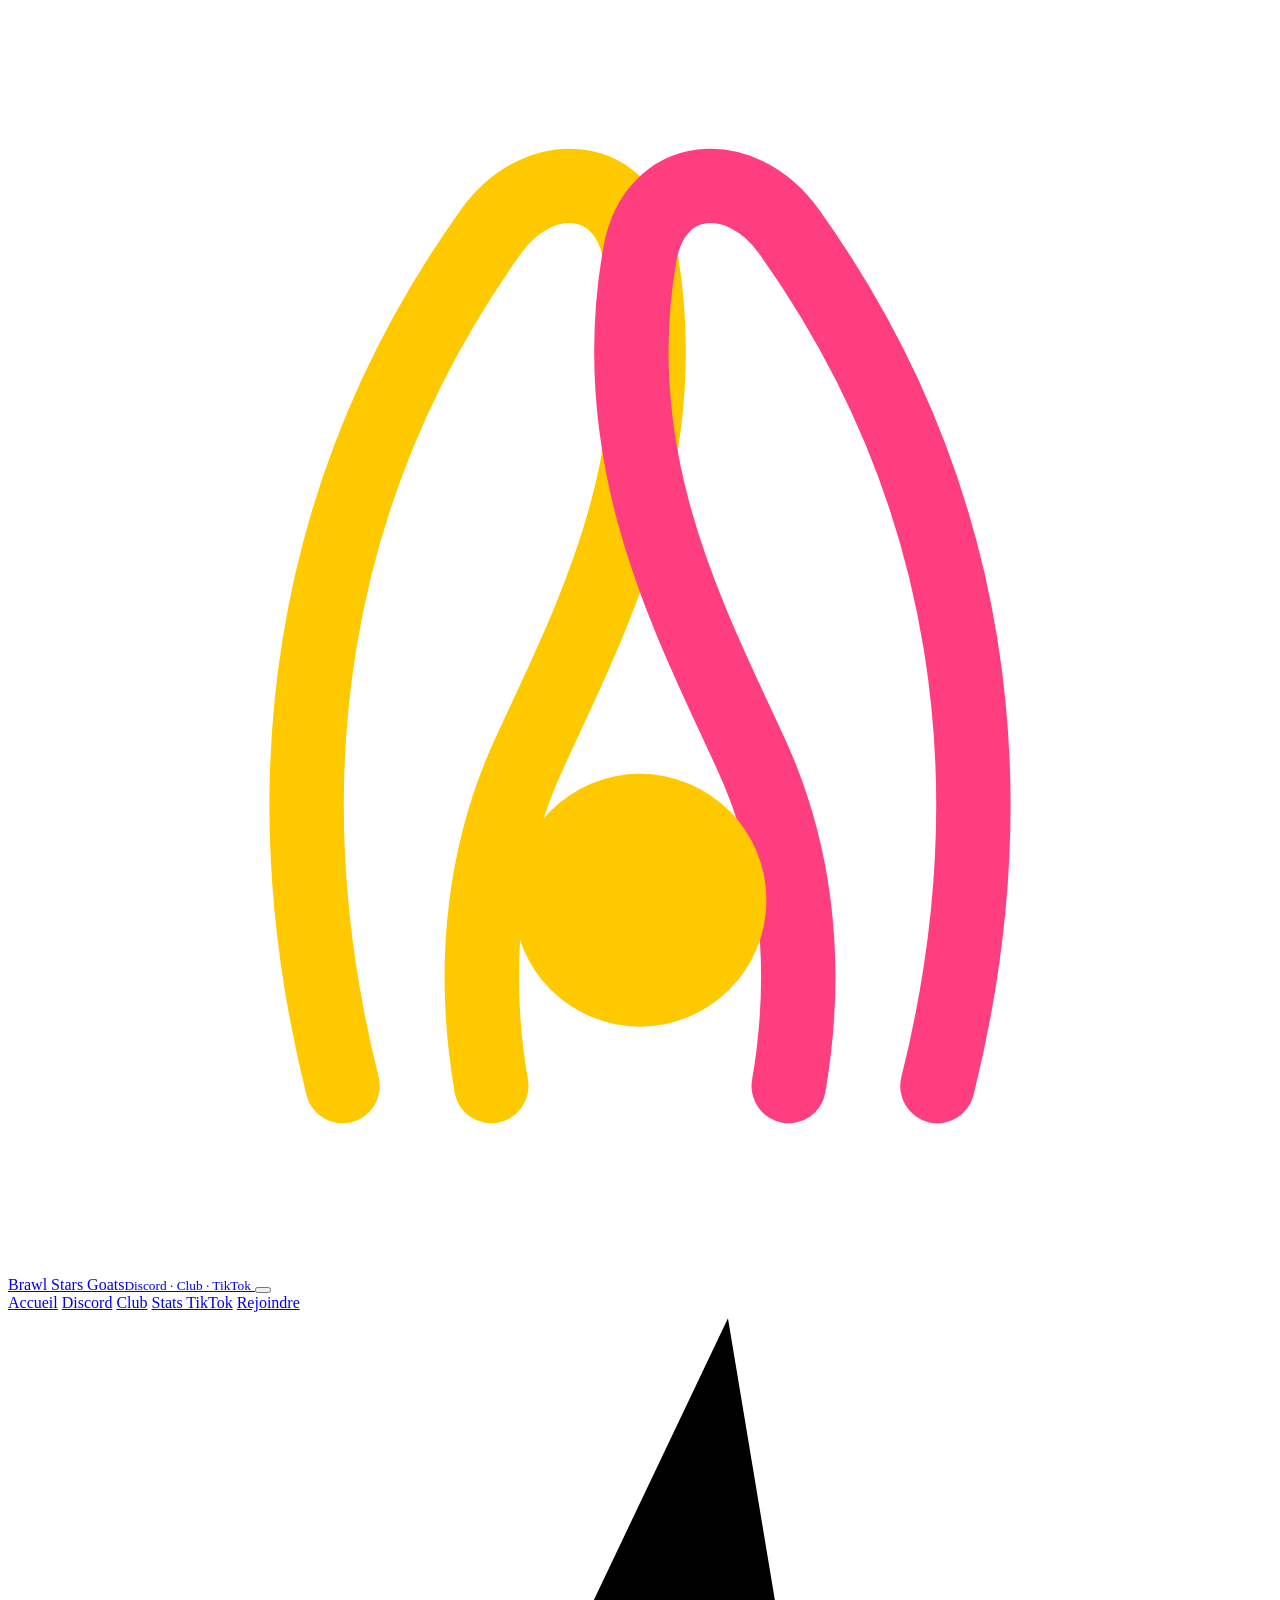
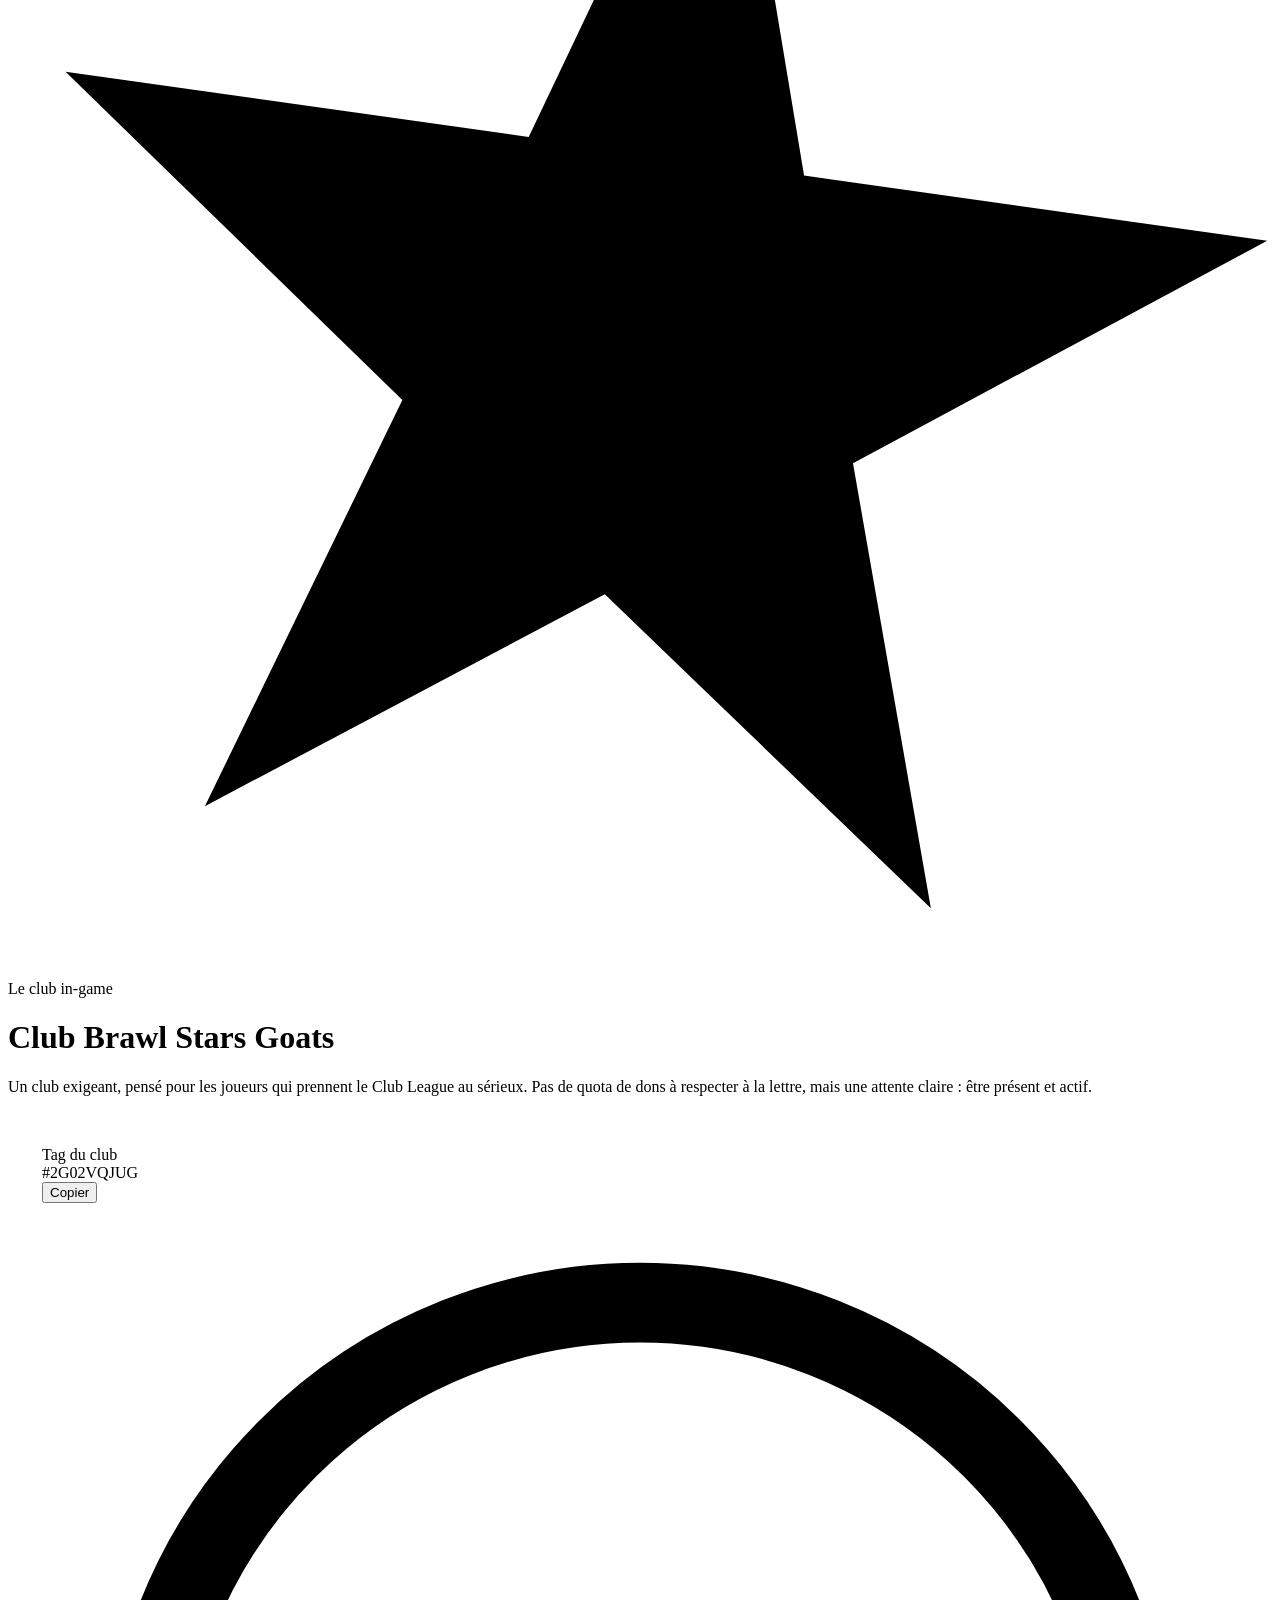
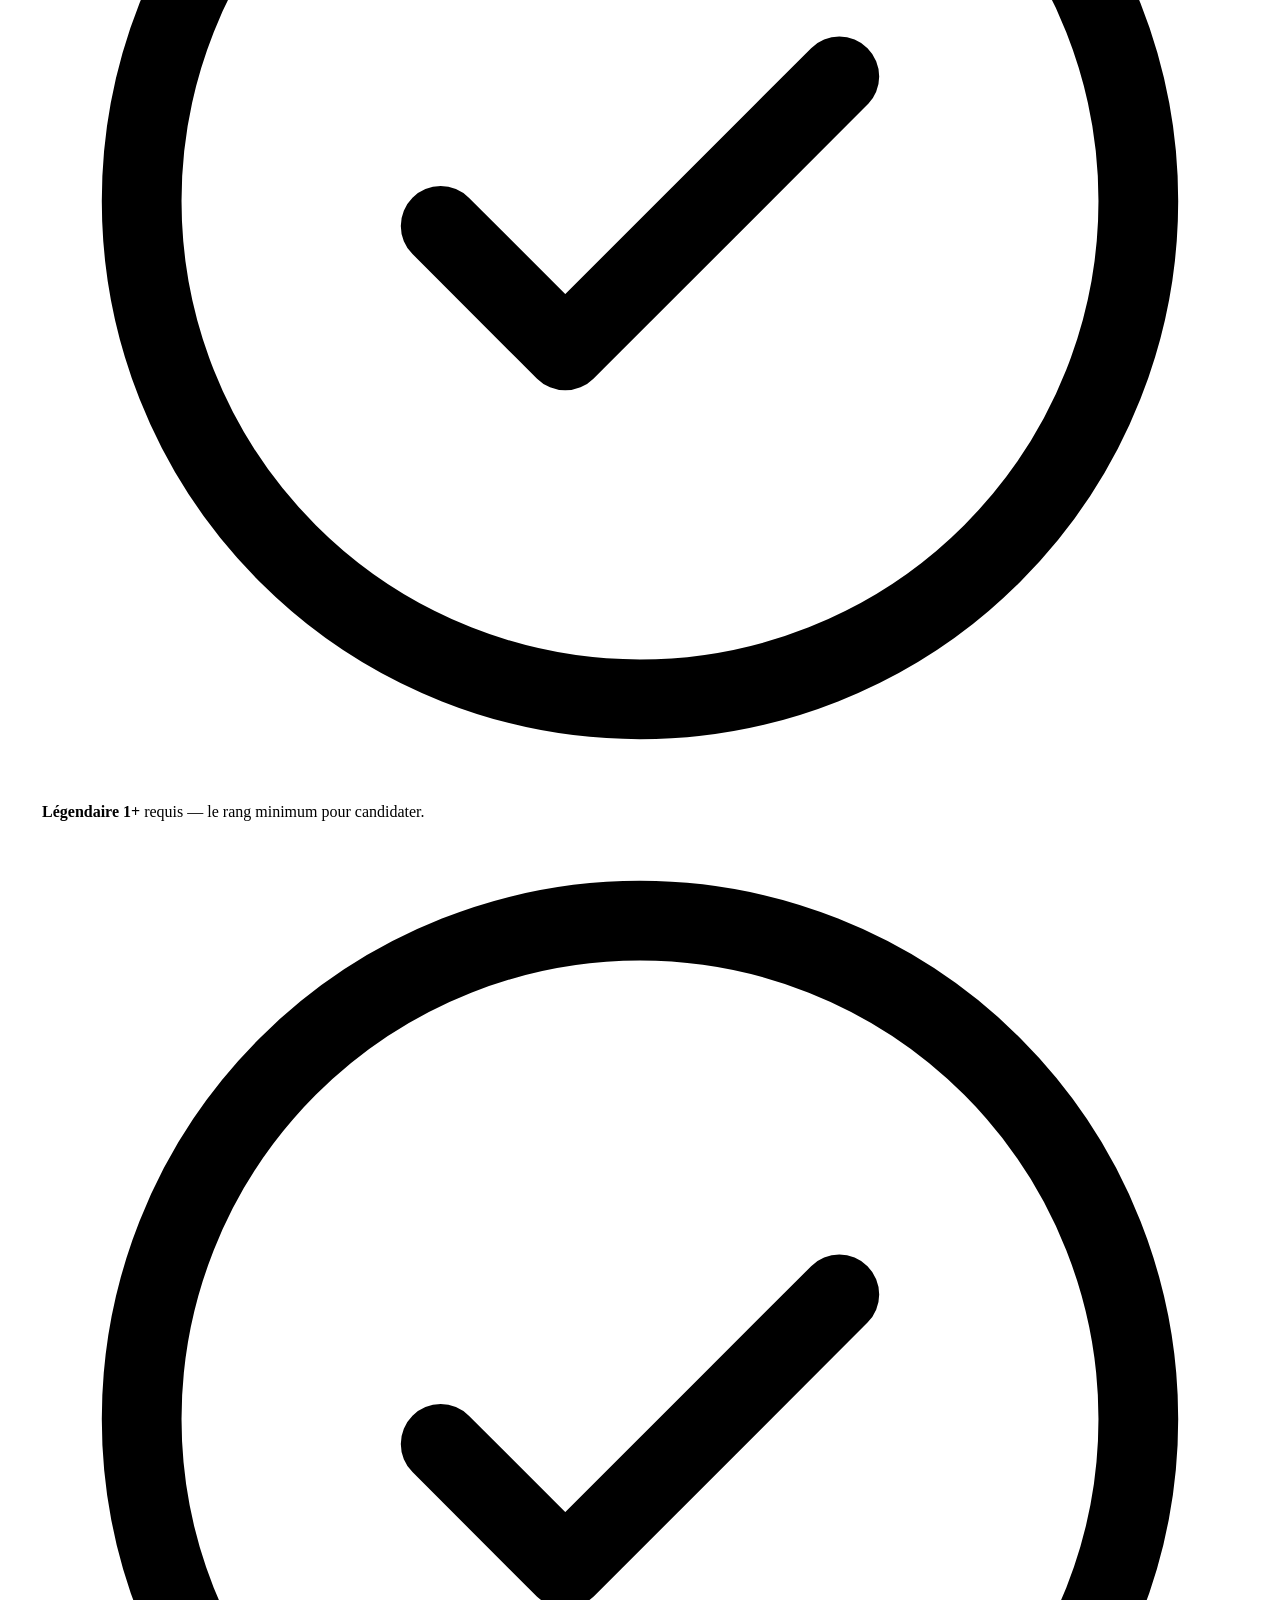
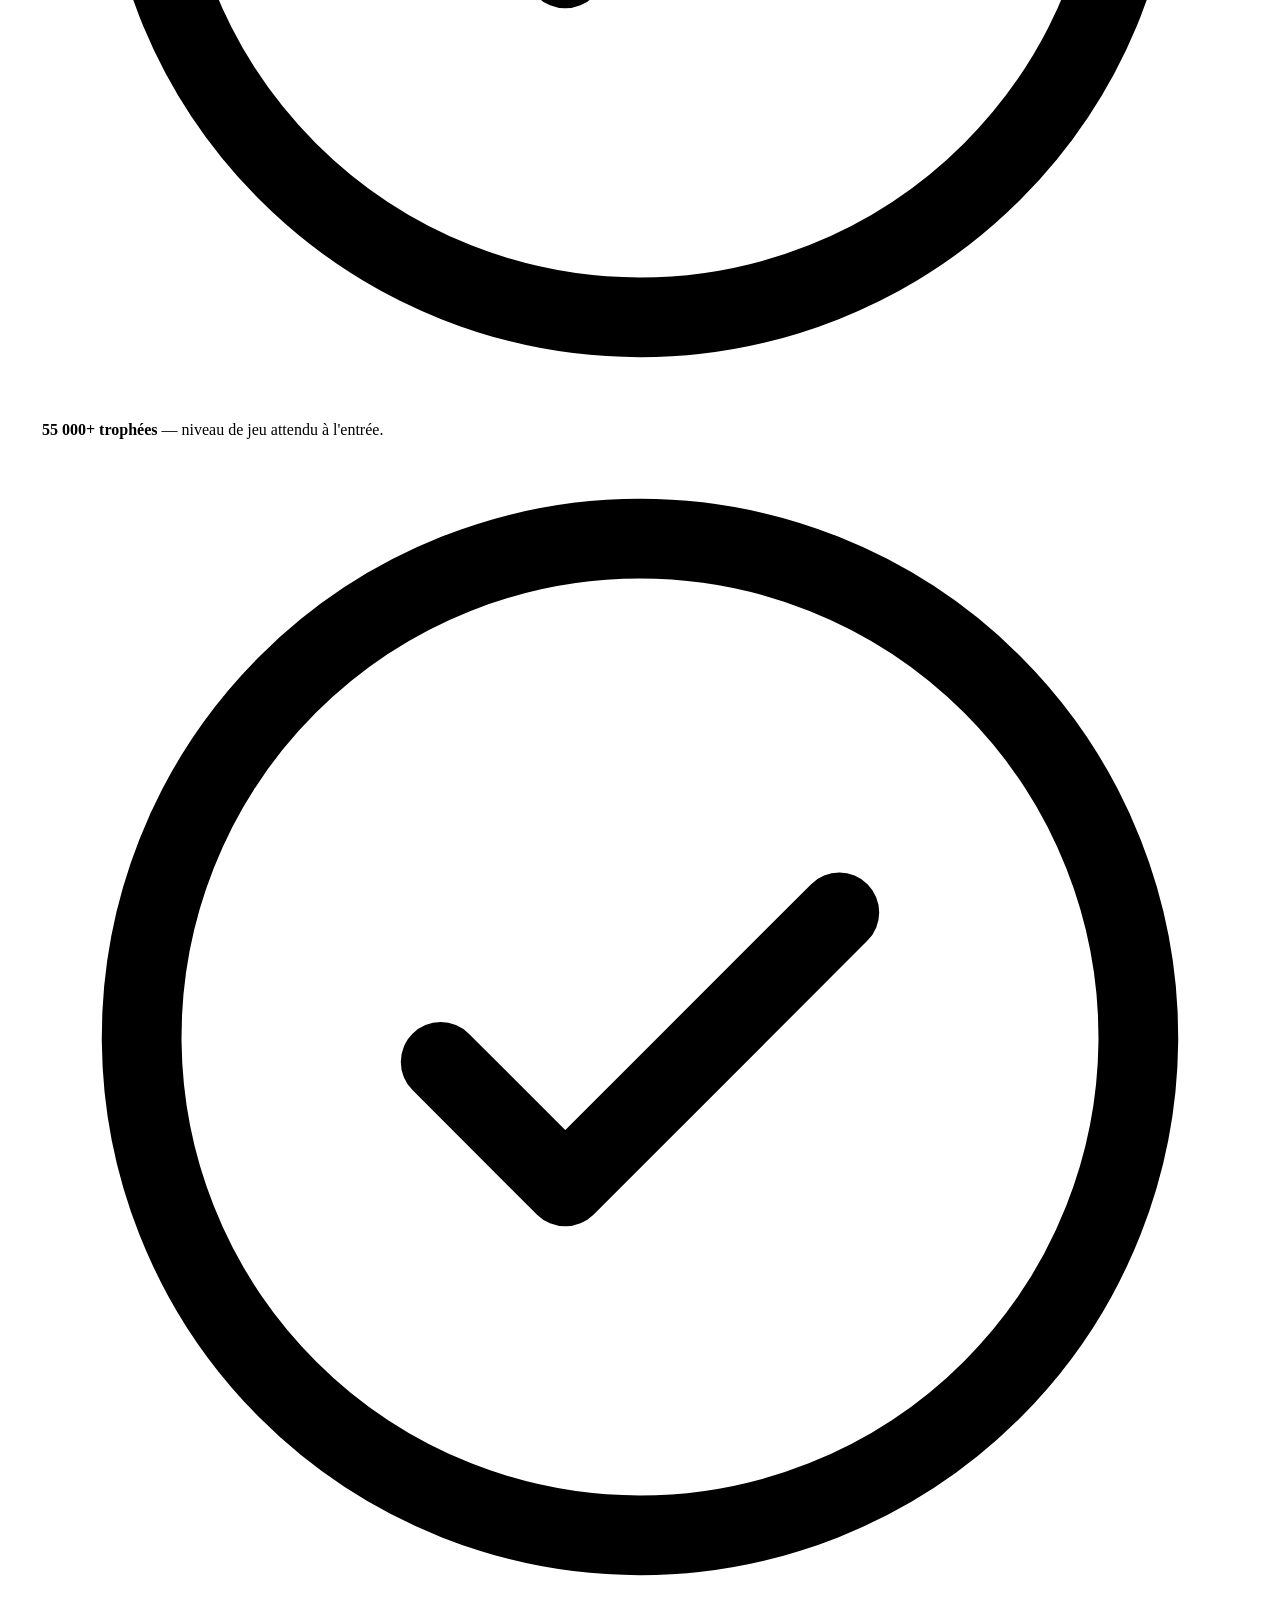
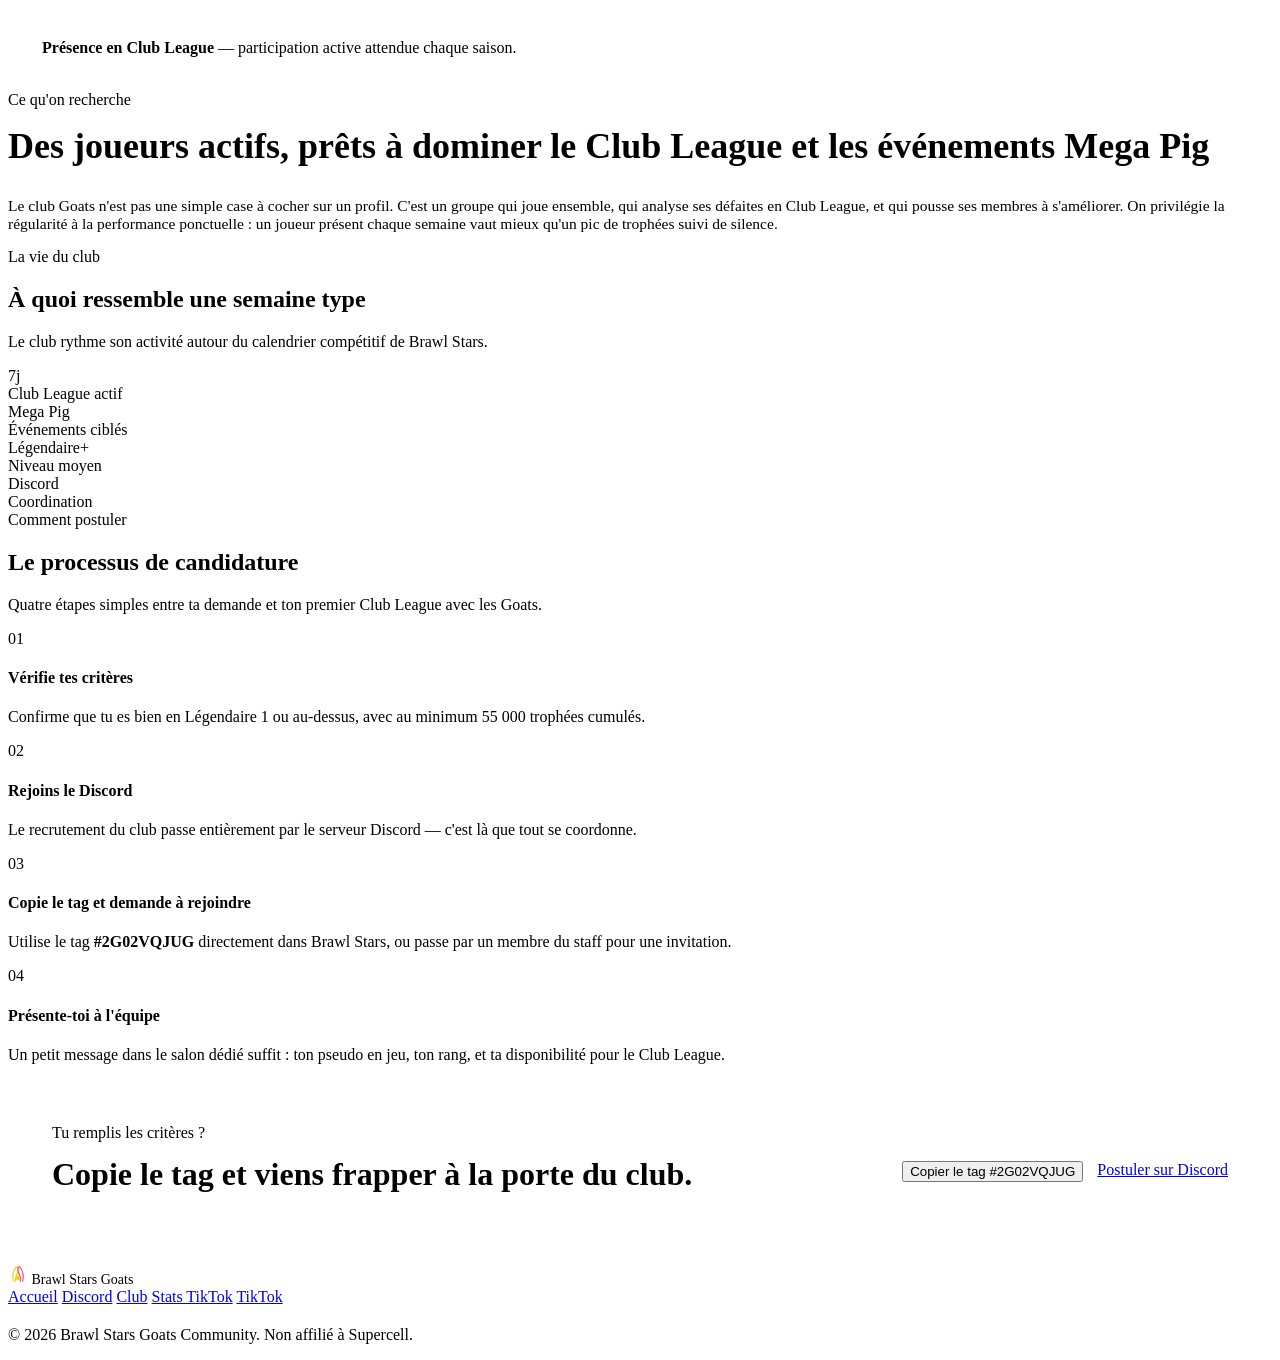
==== club.html @ 769c57cc "Create club.html" ====
<!doctype html>
<html lang="fr">
<head>
<meta charset="UTF-8">
<meta name="viewport" content="width=device-width, initial-scale=1">
<title>Club Brawl Stars Goats — #2G02VQJUG</title>
<meta name="description" content="Rejoins le club Brawl Stars Goats (#2G02VQJUG) : Légendaire 1+ et 55K trophées requis. Club League sérieux, événements Mega Pig, recrutement actif.">
<link rel="stylesheet" href="style.css">
</head>
<body>

<nav class="site-nav">
  <div class="wrap">
    <a href="index.html" class="brand">
      <svg class="horn-mark" viewBox="0 0 34 34" fill="none" xmlns="http://www.w3.org/2000/svg"><path d="M9 29C7 21 8 13 13 6c1.3-1.8 3.6-1.6 4 .6 1 5.6-1.4 10-3 13.5-1.1 2.4-1.6 5.4-1 8.9" stroke="#FFC900" stroke-width="2" stroke-linecap="round"/><path d="M25 29c2-8 1-16-4-23-1.3-1.8-3.6-1.6-4 .6-1 5.6 1.4 10 3 13.5 1.1 2.4 1.6 5.4 1 8.9" stroke="#FF3E7F" stroke-width="2" stroke-linecap="round"/><circle cx="17" cy="24" r="3.4" fill="#FFC900"/></svg>
      <span>Brawl Stars Goats<small>Discord · Club · TikTok</small></span>
    </a>
    <button class="nav-toggle" aria-label="Ouvrir le menu" aria-expanded="false"><span></span><span></span><span></span></button>
    <div class="nav-links">
      <a href="index.html" data-page="index.html">Accueil</a>
      <a href="discord.html" data-page="discord.html">Discord</a>
      <a href="club.html" data-page="club.html">Club</a>
      <a href="tiktok.html" data-page="tiktok.html">Stats TikTok</a>
      <a href="https://discord.gg/6JJS92zz7M" class="nav-cta">Rejoindre</a>
    </div>
  </div>
</nav>

<header class="page-hero">
<svg class="burst" viewBox="0 0 100 100" aria-hidden="true" style="top:-30px; right:-30px; transform:rotate(8deg);"><polygon points="50,0 61,35 98,35 68,57 79,91 50,70 21,91 32,57 2,35 39,35" fill="var(--yellow)" stroke="var(--ink)" stroke-width="3" stroke-linejoin="round"/></svg>
  <div class="wrap">
    <span class="eyebrow">Le club in-game</span>
    <h1>Club Brawl Stars Goats</h1>
    <p>Un club exigeant, pensé pour les joueurs qui prennent le Club League au sérieux. Pas de quota de dons à respecter à la lettre, mais une attente claire : être présent et actif.</p>
  </div>
</header>

<section>
  <div class="wrap">
    <div class="split reveal">
      <div>
        <div class="cut-card" style="padding:34px;">
          <div class="tag-box">
            <div>
              <div class="tag-label">Tag du club</div>
              <div class="tag-code">#2G02VQJUG</div>
            </div>
            <button class="copy-btn" data-copy="#2G02VQJUG">Copier</button>
          </div>
          <div class="horn-divider"><div class="line"></div></div>
          <div class="req-list">
            <div class="req-item">
              <svg class="check" viewBox="0 0 24 24" fill="none"><circle cx="12" cy="12" r="10" stroke="currentColor" stroke-width="1.6"/><path d="M8 12.5l2.5 2.5L16 9.5" stroke="currentColor" stroke-width="1.6" stroke-linecap="round" stroke-linejoin="round"/></svg>
              <span><b>Légendaire 1+</b> requis — le rang minimum pour candidater.</span>
            </div>
            <div class="req-item">
              <svg class="check" viewBox="0 0 24 24" fill="none"><circle cx="12" cy="12" r="10" stroke="currentColor" stroke-width="1.6"/><path d="M8 12.5l2.5 2.5L16 9.5" stroke="currentColor" stroke-width="1.6" stroke-linecap="round" stroke-linejoin="round"/></svg>
              <span><b>55 000+ trophées</b> — niveau de jeu attendu à l'entrée.</span>
            </div>
            <div class="req-item">
              <svg class="check" viewBox="0 0 24 24" fill="none"><circle cx="12" cy="12" r="10" stroke="currentColor" stroke-width="1.6"/><path d="M8 12.5l2.5 2.5L16 9.5" stroke="currentColor" stroke-width="1.6" stroke-linecap="round" stroke-linejoin="round"/></svg>
              <span><b>Présence en Club League</b> — participation active attendue chaque saison.</span>
            </div>
          </div>
        </div>
      </div>
      <div>
        <span class="eyebrow">Ce qu'on recherche</span>
        <h2 style="font-size:clamp(26px,3.4vw,36px); margin-top:16px;">Des joueurs actifs, prêts à dominer le Club League et les événements Mega Pig</h2>
        <p style="color:var(--ink-dim); margin-top:16px; font-size:15.5px;">Le club Goats n'est pas une simple case à cocher sur un profil. C'est un groupe qui joue ensemble, qui analyse ses défaites en Club League, et qui pousse ses membres à s'améliorer. On privilégie la régularité à la performance ponctuelle : un joueur présent chaque semaine vaut mieux qu'un pic de trophées suivi de silence.</p>
      </div>
    </div>
  </div>
</section>

<section>
  <div class="wrap">
    <div class="section-head reveal">
      <span class="eyebrow">La vie du club</span>
      <h2>À quoi ressemble une semaine type</h2>
      <p>Le club rythme son activité autour du calendrier compétitif de Brawl Stars.</p>
    </div>
    <div class="stat-strip reveal">
      <div class="stat-cell"><div class="num">7j</div><div class="lbl">Club League actif</div></div>
      <div class="stat-cell"><div class="num">Mega Pig</div><div class="lbl">Événements ciblés</div></div>
      <div class="stat-cell"><div class="num">Légendaire+</div><div class="lbl">Niveau moyen</div></div>
      <div class="stat-cell"><div class="num">Discord</div><div class="lbl">Coordination</div></div>
    </div>
  </div>
</section>

<section>
  <div class="wrap">
    <div class="section-head reveal">
      <span class="eyebrow">Comment postuler</span>
      <h2>Le processus de candidature</h2>
      <p>Quatre étapes simples entre ta demande et ton premier Club League avec les Goats.</p>
    </div>
    <div class="reveal">
      <div class="step-row">
        <div class="step-num">01</div>
        <div class="step-body">
          <h4>Vérifie tes critères</h4>
          <p>Confirme que tu es bien en Légendaire 1 ou au-dessus, avec au minimum 55 000 trophées cumulés.</p>
        </div>
      </div>
      <div class="step-row">
        <div class="step-num">02</div>
        <div class="step-body">
          <h4>Rejoins le Discord</h4>
          <p>Le recrutement du club passe entièrement par le serveur Discord — c'est là que tout se coordonne.</p>
        </div>
      </div>
      <div class="step-row">
        <div class="step-num">03</div>
        <div class="step-body">
          <h4>Copie le tag et demande à rejoindre</h4>
          <p>Utilise le tag <b style="color:var(--yellow);">#2G02VQJUG</b> directement dans Brawl Stars, ou passe par un membre du staff pour une invitation.</p>
        </div>
      </div>
      <div class="step-row">
        <div class="step-num">04</div>
        <div class="step-body">
          <h4>Présente-toi à l'équipe</h4>
          <p>Un petit message dans le salon dédié suffit : ton pseudo en jeu, ton rang, et ta disponibilité pour le Club League.</p>
        </div>
      </div>
    </div>
  </div>
</section>

<section>
  <div class="wrap">
    <div class="cut-card reveal" style="padding:44px; display:flex; align-items:center; justify-content:space-between; gap:32px; flex-wrap:wrap;">
      <div>
        <span class="eyebrow">Tu remplis les critères ?</span>
        <h2 style="font-size:clamp(24px,3vw,32px); margin-top:14px;">Copie le tag et viens frapper à la porte du club.</h2>
      </div>
      <div style="display:flex; gap:14px; flex-wrap:wrap;">
        <button class="btn btn-gold" data-copy="#2G02VQJUG">Copier le tag #2G02VQJUG</button>
        <a href="https://discord.gg/6JJS92zz7M" class="btn btn-primary">Postuler sur Discord</a>
      </div>
    </div>
  </div>
</section>

<footer>
  <div class="wrap footer-row">
    <div class="brand" style="font-size:14px;">
      <svg class="horn-mark" style="width:20px;height:20px;" viewBox="0 0 34 34" fill="none"><path d="M9 29C7 21 8 13 13 6c1.3-1.8 3.6-1.6 4 .6 1 5.6-1.4 10-3 13.5-1.1 2.4-1.6 5.4-1 8.9" stroke="#FFC900" stroke-width="2" stroke-linecap="round"/><path d="M25 29c2-8 1-16-4-23-1.3-1.8-3.6-1.6-4 .6-1 5.6 1.4 10 3 13.5 1.1 2.4 1.6 5.4 1 8.9" stroke="#FF3E7F" stroke-width="2" stroke-linecap="round"/><circle cx="17" cy="24" r="3.4" fill="#FFC900"/></svg>
      Brawl Stars Goats
    </div>
    <div class="footer-links">
      <a href="index.html">Accueil</a>
      <a href="discord.html">Discord</a>
      <a href="club.html">Club</a>
      <a href="tiktok.html">Stats TikTok</a>
      <a href="https://www.tiktok.com/@Dejvsk1" target="_blank" rel="noopener">TikTok</a>
    </div>
  </div>
  <div class="wrap" style="margin-top:20px;"><p class="footer-fine">© 2026 Brawl Stars Goats Community. Non affilié à Supercell.</p></div>
</footer>

<script src="script.js"></script>
</body>
</html>
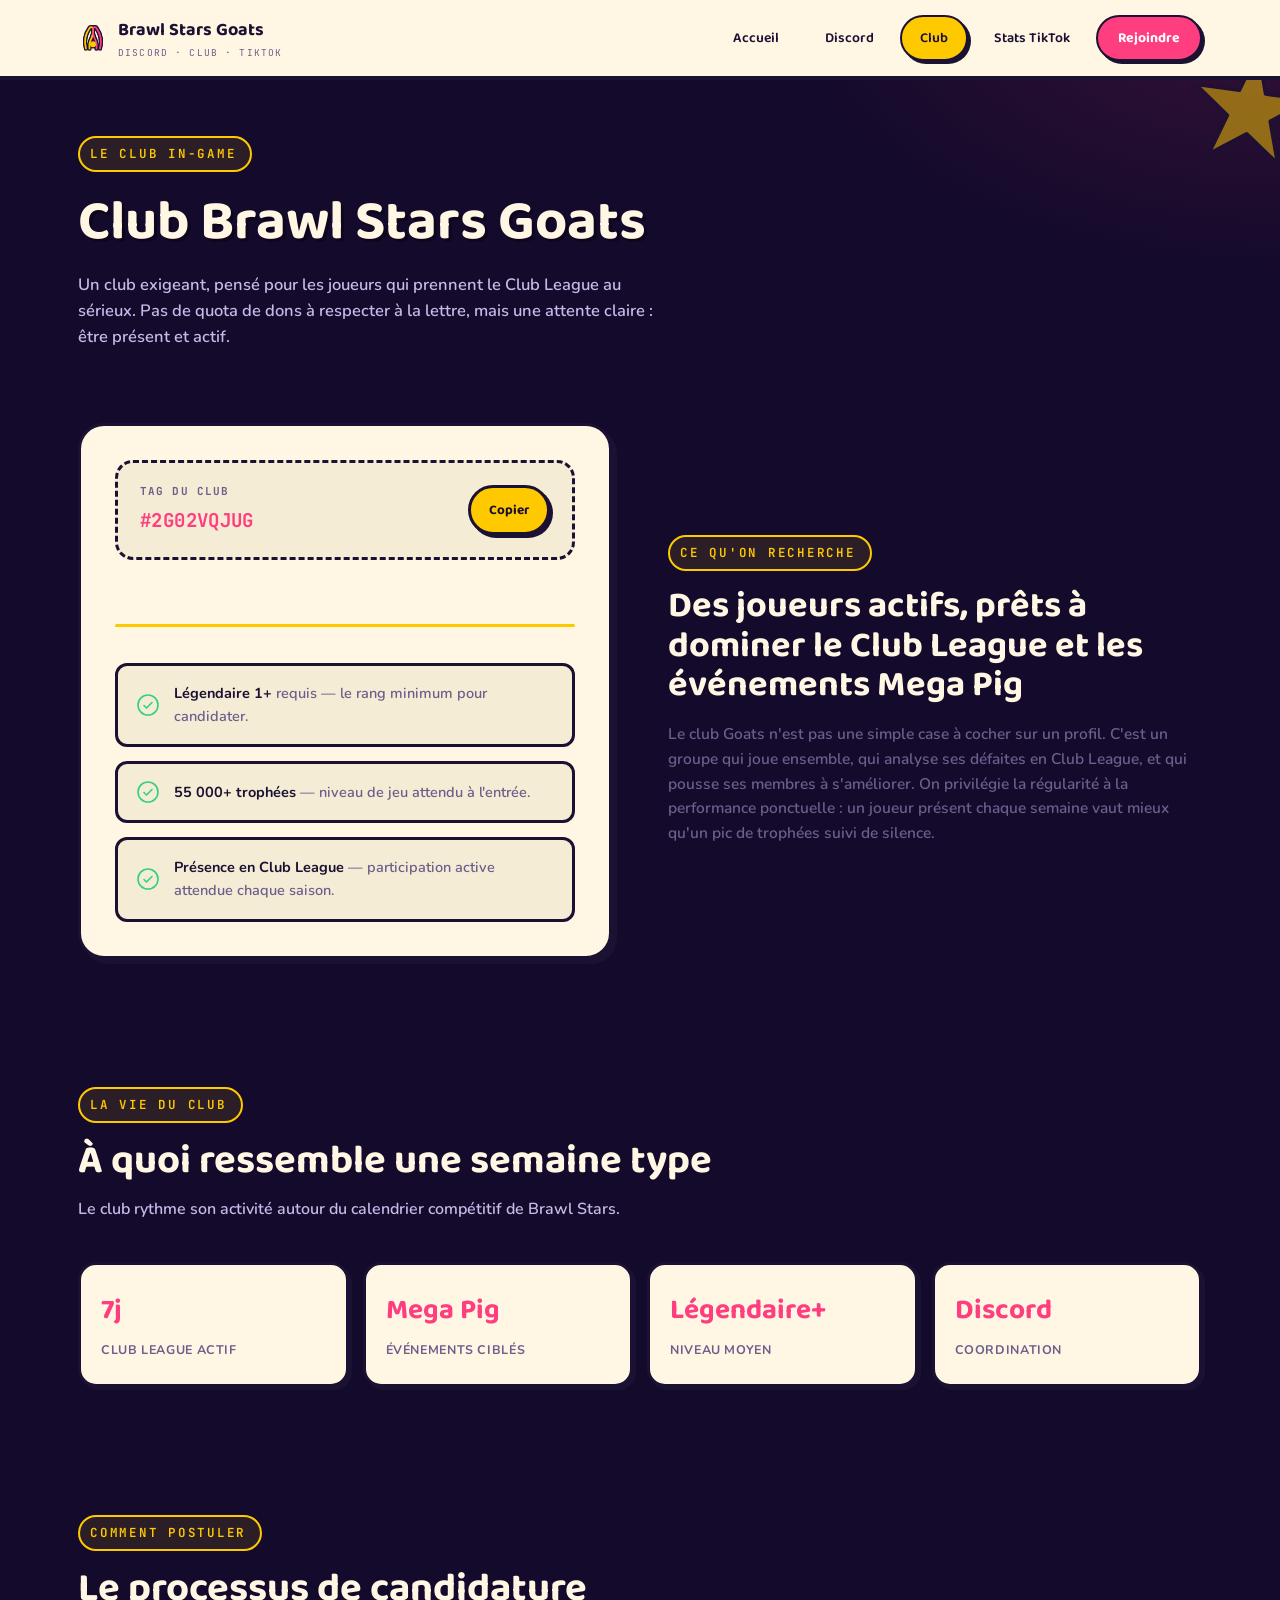
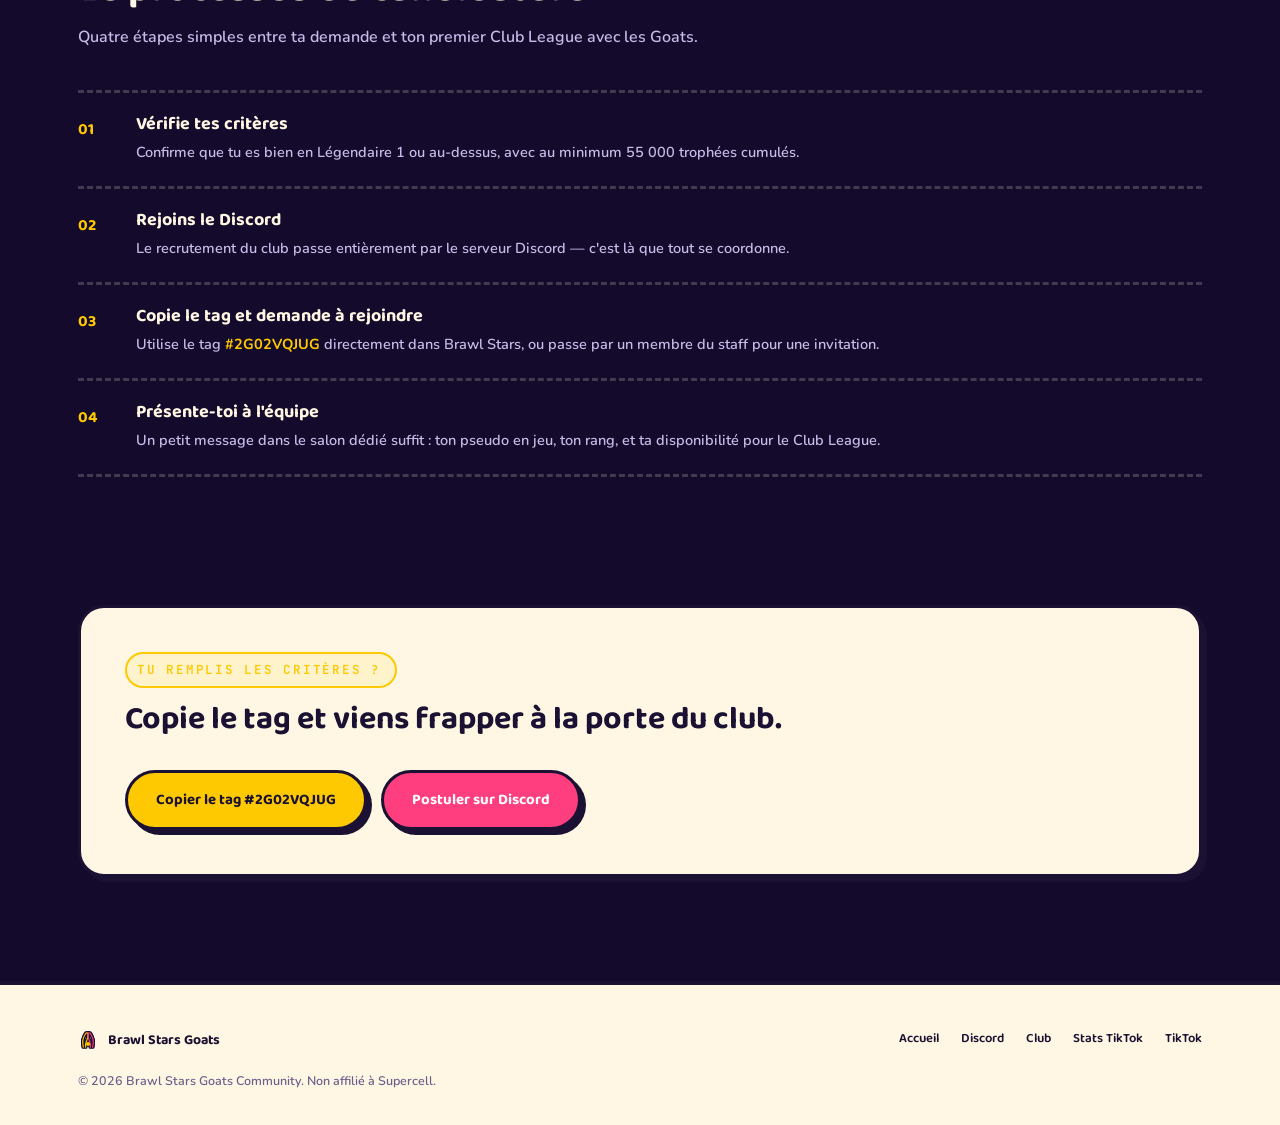
==== commit 6733ef55: "Update club.html" ====
--- a/club.html
+++ b/club.html
@@ -5,9 +5,24 @@
 <meta name="viewport" content="width=device-width, initial-scale=1">
 <title>Club Brawl Stars Goats — #2G02VQJUG</title>
 <meta name="description" content="Rejoins le club Brawl Stars Goats (#2G02VQJUG) : Légendaire 1+ et 55K trophées requis. Club League sérieux, événements Mega Pig, recrutement actif.">
+<script>
+(function(){
+  var pageLang = 'fr';
+  var nav = navigator.language || navigator.userLanguage || 'fr';
+  var browserLang = nav.slice(0,2).toLowerCase();
+  if (browserLang && browserLang !== pageLang && document.cookie.indexOf('googtrans=') === -1) {
+    document.cookie = 'googtrans=/' + pageLang + '/' + browserLang + ';path=/';
+  }
+})();
+function googleTranslateElementInit(){
+  new google.translate.TranslateElement({ pageLanguage: 'fr', autoDisplay: false }, 'google_translate_element');
+}
+</script>
+<script src="https://translate.google.com/translate_a/element.js?cb=googleTranslateElementInit" async></script>
 <link rel="stylesheet" href="style.css">
 </head>
 <body>
+<div id="google_translate_element"></div>
 
 <nav class="site-nav">
   <div class="wrap">
--- a/style.css
+++ b/style.css
@@ -0,0 +1,341 @@
+@import url('https://fonts.googleapis.com/css2?family=Baloo+2:wght@500;600;700;800&family=Nunito:wght@400;600;700;800;900&family=JetBrains+Mono:wght@400;500;700&display=swap');
+
+:root{
+  --bg: #140A2B;
+  --bg-soft: #1C1140;
+  --night-a: #2A1B57;
+  --night-b: #150C2B;
+
+  --panel: #FFF7E3;
+  --panel-dim: #F4ECD4;
+  --panel-dark: #241947;
+
+  --ink: #1B1233;
+  --ink-dim: #6B5F8C;
+  --ink-invert: #FFF7E3;
+  --ink-invert-dim: #C6BAE8;
+
+  --yellow: #FFC900;
+  --yellow-deep: #F5A200;
+  --blue: #2FA8FF;
+  --pink: #FF3E7F;
+  --green: #33D17A;
+  --purple: #8B5CF6;
+
+  --line: #1B1233;
+  --radius-lg: 26px;
+  --radius-md: 18px;
+  --radius-sm: 12px;
+
+  --shadow-hard: 5px 5px 0 var(--line);
+  --shadow-hard-sm: 3px 3px 0 var(--line);
+  --shadow-hard-lg: 8px 8px 0 var(--line);
+
+  --font-display: 'Baloo 2', sans-serif;
+  --font-body: 'Nunito', sans-serif;
+  --font-mono: 'JetBrains Mono', monospace;
+}
+
+*{ box-sizing:border-box; }
+html{ scroll-behavior:smooth; }
+body{
+  margin:0;
+  background:
+    radial-gradient(900px 500px at 10% -10%, rgba(255,201,0,0.10), transparent 55%),
+    radial-gradient(900px 500px at 100% 0%, rgba(255,62,127,0.14), transparent 55%),
+    radial-gradient(1200px 700px at 50% 110%, rgba(47,168,255,0.10), transparent 60%),
+    var(--bg);
+  color:var(--ink-invert);
+  font-family:var(--font-body);
+  font-weight:600;
+  line-height:1.6;
+  -webkit-font-smoothing:antialiased;
+}
+img{ max-width:100%; display:block; }
+a{ color:inherit; text-decoration:none; }
+h1,h2,h3,h4{ font-family:var(--font-display); font-weight:700; margin:0; line-height:1.1; }
+p{ margin:0; }
+ul{ margin:0; padding:0; list-style:none; }
+button{ font-family:inherit; cursor:pointer; }
+
+.wrap{ max-width:1180px; margin:0 auto; padding:0 28px; }
+
+.eyebrow{
+  font-family:var(--font-mono);
+  font-size:12.5px;
+  letter-spacing:0.14em;
+  text-transform:uppercase;
+  color:var(--yellow);
+  display:inline-flex;
+  align-items:center;
+  gap:10px;
+  background:rgba(255,201,0,0.1);
+  border:2px solid var(--yellow);
+  padding:6px 14px 6px 10px;
+  border-radius:999px;
+}
+.eyebrow .live-dot{ margin-right:0; }
+
+a:focus-visible, button:focus-visible, [tabindex]:focus-visible{
+  outline:3px solid var(--green);
+  outline-offset:3px;
+  border-radius:6px;
+}
+
+@media (prefers-reduced-motion: reduce){
+  *{ animation-duration:0.001ms !important; animation-iteration-count:1 !important; transition-duration:0.001ms !important; scroll-behavior:auto !important; }
+}
+
+.horn-mark{ width:34px; height:34px; flex-shrink:0; filter:drop-shadow(1px 0 0 var(--ink)) drop-shadow(-1px 0 0 var(--ink)) drop-shadow(0 1px 0 var(--ink)) drop-shadow(0 -1px 0 var(--ink)); }
+.horn-divider{
+  display:flex; align-items:center; gap:14px;
+  margin: 64px 0 36px;
+}
+.horn-divider .line{ flex:1; height:3px; background:var(--yellow); border-radius:2px; }
+
+.site-nav{
+  position:sticky; top:0; z-index:100;
+  background:var(--panel);
+  border-bottom:4px solid var(--ink);
+}
+.site-nav .wrap{
+  display:flex; align-items:center; justify-content:space-between;
+  height:76px;
+}
+.brand{
+  display:flex; align-items:center; gap:10px;
+  font-family:var(--font-display); font-weight:700; font-size:18px;
+  color:var(--ink);
+}
+.brand .horn-mark{ width:30px; height:30px; }
+.brand small{
+  display:block; font-family:var(--font-mono); font-weight:400;
+  font-size:9.5px; letter-spacing:0.12em; color:var(--ink-dim); text-transform:uppercase;
+}
+.nav-links{ display:flex; align-items:center; gap:6px; }
+.nav-links a{
+  font-family:var(--font-display); font-size:14px; font-weight:600;
+  padding:10px 18px; border-radius:999px; color:var(--ink);
+  border:2px solid transparent;
+  transition:transform .12s ease, background .12s ease, border-color .12s ease;
+}
+.nav-links a:hover{ background:var(--panel-dim); border-color:var(--ink); }
+.nav-links a.is-active{ color:var(--ink); background:var(--yellow); border-color:var(--ink); box-shadow:var(--shadow-hard-sm); }
+.nav-cta{
+  font-family:var(--font-display) !important; font-weight:700 !important;
+  background:var(--pink) !important; color:#fff !important;
+  border:2px solid var(--ink) !important;
+  padding:10px 20px !important; border-radius:999px !important;
+  box-shadow:var(--shadow-hard-sm);
+}
+.nav-cta:hover{ transform:translate(-2px,-2px); box-shadow:5px 5px 0 var(--line); }
+.nav-toggle{ display:none; }
+
+@media (max-width:820px){
+  .nav-links{
+    position:fixed; inset:76px 0 0 0; height:calc(100vh - 76px);
+    background:var(--panel); flex-direction:column; align-items:stretch;
+    padding:22px; gap:10px;
+    opacity:0; pointer-events:none; transition:opacity .18s ease, transform .18s ease;
+    transform:translateY(-8px);
+    overflow-y:auto;
+  }
+  .nav-links.is-open{ opacity:1; pointer-events:auto; transform:translateY(0); }
+  .nav-links a{ text-align:center; padding:16px; font-size:16px; }
+  .nav-toggle{
+    display:flex; flex-direction:column; gap:5px; background:none; border:none; padding:8px;
+  }
+  .nav-toggle span{ width:24px; height:3px; background:var(--ink); border-radius:2px; }
+}
+
+.cut-card{
+  background:var(--panel);
+  color:var(--ink);
+  border:3px solid var(--line);
+  border-radius:var(--radius-lg);
+  box-shadow:var(--shadow-hard);
+  position:relative;
+}
+.cut-card h3, .cut-card h4{ color:var(--ink); }
+.cut-card p{ color:var(--ink-dim); }
+
+.btn{
+  display:inline-flex; align-items:center; gap:10px;
+  font-family:var(--font-display); font-weight:700; font-size:15px;
+  padding:15px 28px;
+  border-radius:999px;
+  border:3px solid var(--line);
+  box-shadow:var(--shadow-hard);
+  transition:transform .12s ease, box-shadow .12s ease;
+}
+.btn:hover{ transform:translate(-2px,-2px); box-shadow:7px 7px 0 var(--line); }
+.btn:active{ transform:translate(2px,2px); box-shadow:2px 2px 0 var(--line); }
+.btn-primary{ background:var(--pink); color:#fff; }
+.btn-gold{ background:var(--yellow); color:var(--ink); }
+.btn-ghost{ background:var(--panel); color:var(--ink); }
+.btn-block{ width:100%; justify-content:center; }
+.btn svg{ width:18px; height:18px; }
+
+.hero{ padding:64px 0 40px; position:relative; overflow:hidden; }
+.page-hero{ position:relative; overflow:hidden; }
+.hero .wrap{ position:relative; z-index:2; }
+.hero-grid{ display:grid; grid-template-columns:1.15fr 0.85fr; gap:56px; align-items:center; }
+.hero h1{ font-size:clamp(40px,6vw,74px); font-weight:700; margin:20px 0 22px; color:var(--ink-invert); text-shadow:3px 3px 0 rgba(0,0,0,0.35); }
+.hero h1 .accent{ color:var(--yellow); }
+.hero-lede{ font-size:18px; color:var(--ink-invert-dim); max-width:52ch; margin-bottom:34px; font-weight:600; }
+.hero-actions{ display:flex; flex-wrap:wrap; gap:16px; }
+.hero-badges{ display:flex; gap:26px; margin-top:44px; flex-wrap:wrap; }
+.hero-badge{ font-family:var(--font-mono); font-size:12px; color:var(--ink-invert-dim); }
+.hero-badge b{ display:block; font-family:var(--font-display); font-size:24px; color:var(--yellow); font-weight:700; }
+
+.page-hero{ padding:56px 0 8px; }
+.page-hero .eyebrow{ margin-bottom:20px; }
+.page-hero h1{ font-size:clamp(34px,5vw,56px); font-weight:700; color:var(--ink-invert); text-shadow:3px 3px 0 rgba(0,0,0,0.35); }
+.page-hero p{ color:var(--ink-invert-dim); max-width:60ch; font-size:16.5px; margin-top:18px; font-weight:600; }
+
+section{ padding:64px 0; }
+.section-head{ max-width:640px; margin-bottom:40px; }
+.section-head h2{ font-size:clamp(26px,3.4vw,40px); margin-top:16px; color:var(--ink-invert); }
+.section-head p{ color:var(--ink-invert-dim); margin-top:14px; font-size:16px; font-weight:600; }
+
+.route-grid{ display:grid; grid-template-columns:repeat(3,1fr); gap:24px; }
+.route-card{
+  padding:30px 26px 28px;
+  display:flex; flex-direction:column; gap:16px;
+  transition:transform .15s ease, box-shadow .15s ease;
+}
+.route-card:hover{ transform:translate(-3px,-3px); box-shadow:var(--shadow-hard-lg); }
+.route-icon{ width:46px; height:46px; }
+.route-card h3{ font-size:21px; }
+.route-card p{ font-size:14.5px; flex:1; font-weight:600; }
+.route-card .goto{ font-family:var(--font-mono); font-size:12.5px; color:var(--pink); font-weight:700; display:flex; align-items:center; gap:6px; }
+
+.stat-strip{
+  display:grid; grid-template-columns:repeat(4,1fr); gap:14px;
+}
+.stat-cell{ background:var(--panel); border:3px solid var(--line); border-radius:var(--radius-md); box-shadow:var(--shadow-hard-sm); padding:24px 20px; }
+.stat-cell .num{ font-family:var(--font-display); font-size:28px; font-weight:700; color:var(--pink); }
+.stat-cell .lbl{ font-size:12.5px; color:var(--ink-dim); margin-top:6px; text-transform:uppercase; letter-spacing:0.05em; font-weight:700; }
+
+.req-list{ display:flex; flex-direction:column; gap:14px; }
+.req-item{
+  display:flex; align-items:center; gap:14px;
+  padding:16px 18px;
+  background:var(--panel-dim); border:3px solid var(--line); border-radius:var(--radius-sm);
+}
+.req-item .check{ width:24px; height:24px; flex-shrink:0; color:var(--green); }
+.req-item b{ color:var(--ink); }
+.req-item span{ color:var(--ink-dim); font-size:14.5px; font-weight:600; }
+
+.tag-box{
+  display:flex; align-items:center; justify-content:space-between; gap:16px;
+  padding:20px 22px;
+  background:var(--panel-dim); border:3px dashed var(--ink); border-radius:var(--radius-md);
+}
+.tag-box .tag-code{ font-family:var(--font-mono); font-size:19px; color:var(--pink); font-weight:700; letter-spacing:0.02em; }
+.tag-box .tag-label{ font-family:var(--font-mono); font-size:11px; color:var(--ink-dim); text-transform:uppercase; letter-spacing:0.1em; margin-bottom:6px; font-weight:700; }
+.copy-btn{
+  font-family:var(--font-display); font-size:13.5px; font-weight:700;
+  padding:11px 18px; border-radius:999px; background:var(--yellow);
+  border:3px solid var(--ink); color:var(--ink); white-space:nowrap;
+  box-shadow:var(--shadow-hard-sm);
+  transition:transform .12s ease, box-shadow .12s ease;
+}
+.copy-btn:hover{ transform:translate(-2px,-2px); box-shadow:5px 5px 0 var(--line); }
+.copy-btn.is-copied{ background:var(--green); }
+
+.step-row{ display:flex; gap:20px; padding:22px 0; border-top:3px dashed rgba(255,247,227,0.2); }
+.step-row:last-child{ border-bottom:3px dashed rgba(255,247,227,0.2); }
+.step-num{ font-family:var(--font-display); font-size:16px; color:var(--yellow); flex-shrink:0; width:38px; padding-top:2px; font-weight:700; }
+.step-body h4{ font-size:18px; margin-bottom:6px; color:var(--ink-invert); }
+.step-body p{ color:var(--ink-invert-dim); font-size:14.5px; font-weight:600; }
+.step-body b{ color:var(--yellow); }
+
+.split{ display:grid; grid-template-columns:1fr 1fr; gap:56px; align-items:center; }
+.split.reverse{ direction:rtl; }
+.split.reverse > *{ direction:ltr; }
+.split h2{ color:var(--ink-invert); }
+.split > div > p{ color:var(--ink-invert-dim); }
+
+.feature-grid{ display:grid; grid-template-columns:repeat(3,1fr); gap:20px; }
+.feature-card{ padding:24px; transition:transform .15s ease, box-shadow .15s ease; }
+.feature-card:hover{ transform:translate(-2px,-2px); box-shadow:var(--shadow-hard-lg); }
+.feature-card .ico{ width:38px; height:38px; color:var(--pink); margin-bottom:16px; }
+.feature-card h4{ font-size:17px; margin-bottom:8px; }
+.feature-card p{ font-size:14px; font-weight:600; }
+
+.faq-item{ border-bottom:3px dashed rgba(255,247,227,0.2); }
+.faq-q{
+  width:100%; text-align:left; background:none; border:none; color:var(--ink-invert);
+  display:flex; align-items:center; justify-content:space-between;
+  padding:20px 4px; font-family:var(--font-display); font-size:17px; font-weight:600;
+}
+.faq-q .plus{ font-family:var(--font-mono); color:var(--yellow); font-size:20px; transition:transform .2s ease; flex-shrink:0; margin-left:16px; }
+.faq-item.is-open .faq-q .plus{ transform:rotate(45deg); }
+.faq-a{ max-height:0; overflow:hidden; transition:max-height .25s ease; }
+.faq-a-inner{ padding:0 4px 22px; color:var(--ink-invert-dim); font-size:14.5px; max-width:70ch; font-weight:600; }
+
+.creator-card{ padding:30px; display:flex; flex-direction:column; gap:20px; }
+.creator-head{ display:flex; align-items:center; gap:16px; }
+.creator-avatar{
+  width:60px; height:60px; border-radius:16px;
+  background:linear-gradient(135deg, var(--pink), var(--purple));
+  border:3px solid var(--ink);
+  display:flex; align-items:center; justify-content:center;
+  font-family:var(--font-display); font-weight:700; font-size:20px; color:#fff;
+  flex-shrink:0;
+}
+.creator-name{ font-family:var(--font-display); font-weight:700; font-size:19px; }
+.creator-handle{ font-family:var(--font-mono); font-size:12.5px; color:var(--ink-dim); }
+.creator-embed-wrap{ border-radius:var(--radius-md); overflow:hidden; border:3px solid var(--ink); background:var(--panel-dim); }
+.creator-embed-wrap iframe{ width:100%; height:96px; display:block; }
+.creator-meta{ display:flex; align-items:center; justify-content:space-between; flex-wrap:wrap; gap:10px; }
+.live-pill{
+  display:inline-flex; align-items:center; gap:7px;
+  font-family:var(--font-mono); font-size:11px; color:var(--ink);
+  text-transform:uppercase; letter-spacing:0.06em; font-weight:700;
+}
+.live-dot{ width:9px; height:9px; border-radius:50%; background:var(--green); border:2px solid var(--ink); animation:pulse 1.8s infinite; }
+@keyframes pulse{
+  0%{ box-shadow:0 0 0 0 rgba(51,209,122,0.55); }
+  70%{ box-shadow:0 0 0 9px rgba(51,209,122,0); }
+  100%{ box-shadow:0 0 0 0 rgba(51,209,122,0); }
+}
+.creator-grid{ display:grid; grid-template-columns:repeat(2,1fr); gap:22px; }
+.slot-card{
+  padding:30px; display:flex; flex-direction:column; align-items:center; justify-content:center; gap:12px;
+  text-align:center; border-style:dashed !important; min-height:220px; box-shadow:none !important;
+  color:var(--ink-dim);
+}
+.slot-card .ico{ width:32px; height:32px; opacity:0.7; }
+.slot-card p{ font-size:13.5px; max-width:26ch; font-weight:600; }
+
+footer{ border-top:4px solid var(--ink); padding:44px 0 34px; margin-top:40px; background:var(--panel); }
+.footer-row{ display:flex; align-items:center; justify-content:space-between; gap:20px; flex-wrap:wrap; }
+.footer-row .brand{ color:var(--ink); }
+.footer-links{ display:flex; gap:22px; flex-wrap:wrap; }
+.footer-links a{ font-family:var(--font-display); font-size:13px; color:var(--ink); font-weight:600; }
+.footer-links a:hover{ color:var(--pink); }
+.footer-fine{ font-size:12.5px; color:var(--ink-dim); font-weight:600; }
+
+.reveal{ opacity:0; transform:translateY(18px); transition:opacity .5s ease, transform .5s ease; }
+.reveal.is-visible{ opacity:1; transform:translateY(0); }
+
+.burst{
+  position:absolute; width:120px; height:120px; opacity:0.5; pointer-events:none;
+}
+
+@media (max-width:900px){
+  .hero-grid{ grid-template-columns:1fr; gap:36px; }
+  .route-grid{ grid-template-columns:1fr; }
+  .stat-strip{ grid-template-columns:repeat(2,1fr); }
+  .split{ grid-template-columns:1fr; gap:32px; }
+  .feature-grid{ grid-template-columns:1fr 1fr; }
+  .creator-grid{ grid-template-columns:1fr; }
+}
+@media (max-width:560px){
+  .feature-grid{ grid-template-columns:1fr; }
+  .stat-strip{ grid-template-columns:1fr 1fr; }
+  section{ padding:48px 0; }
+  .hero{ padding:44px 0 28px; }
+}
